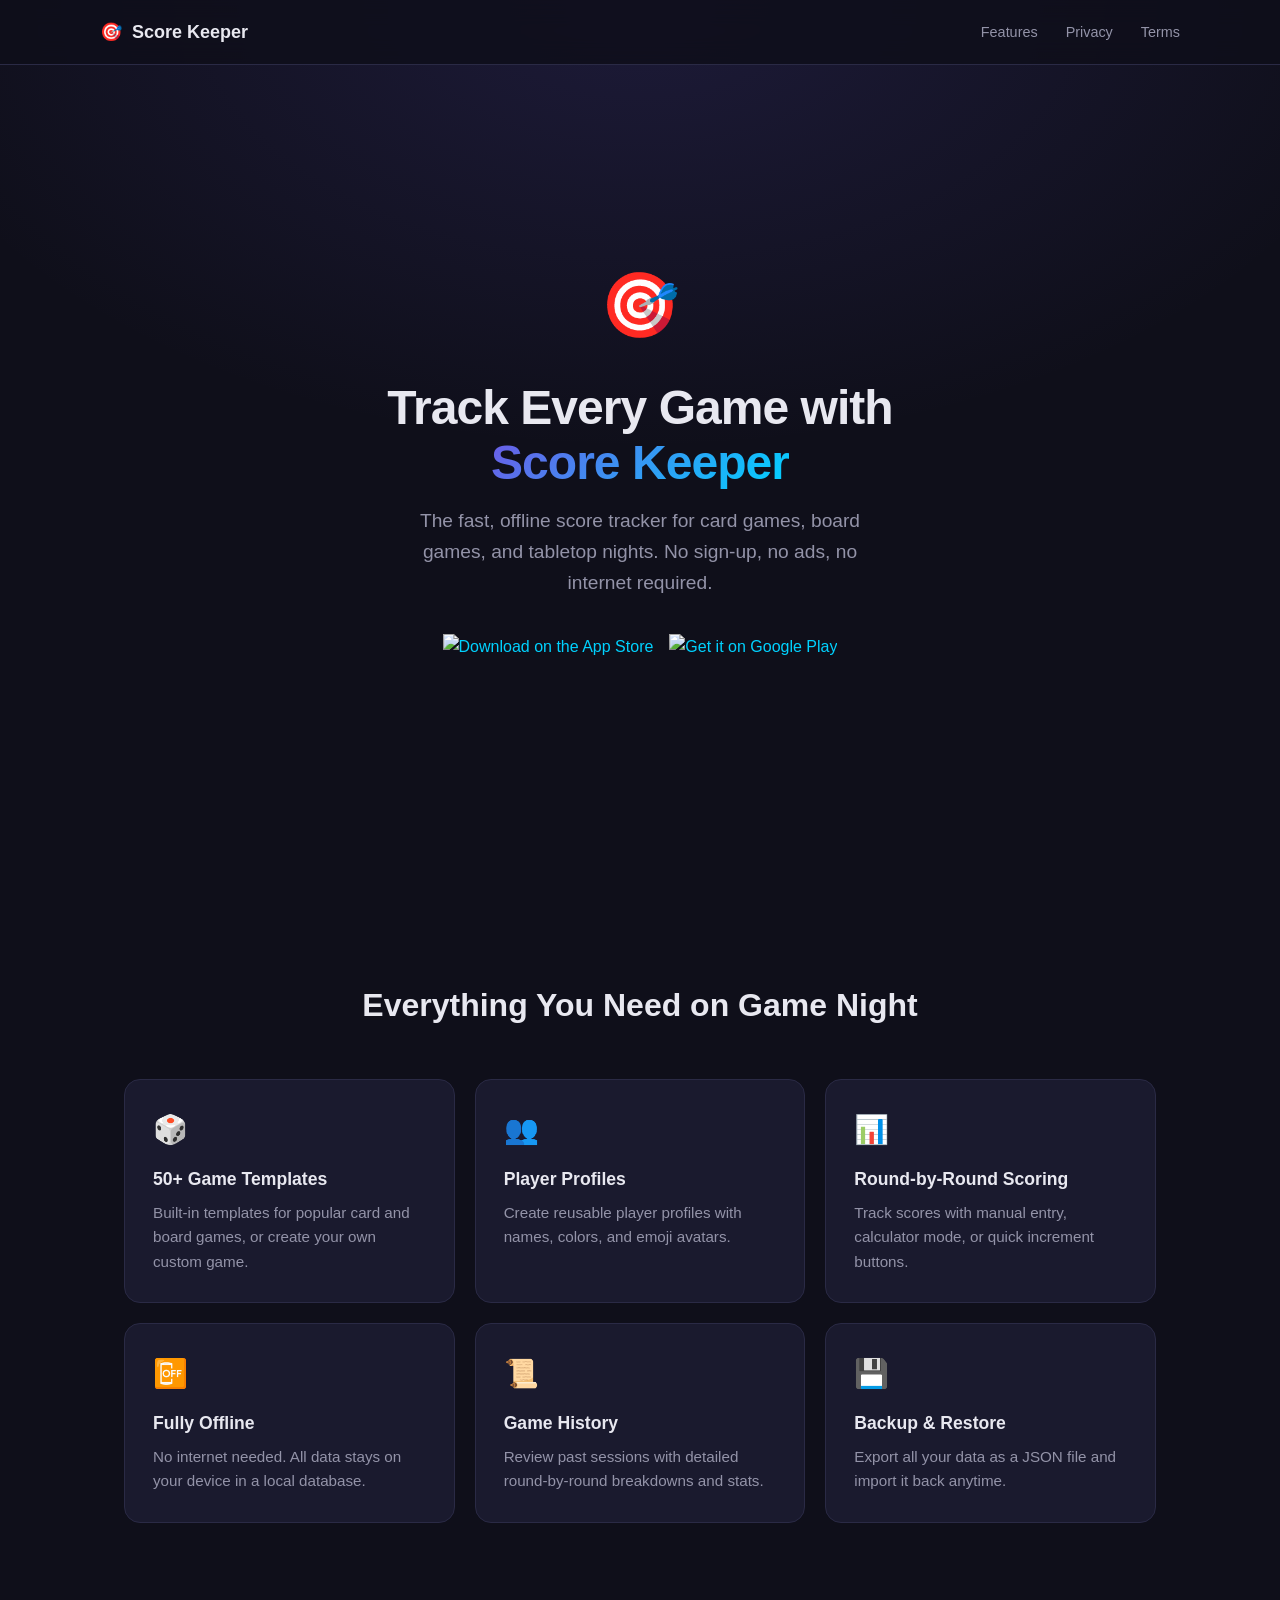
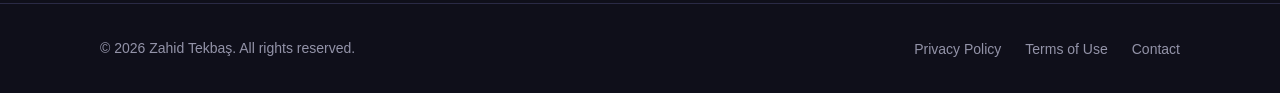
==== index.html @ a1064801 "first push" ====
<!DOCTYPE html>
<html lang="en">
<head>
  <meta charset="UTF-8">
  <meta name="viewport" content="width=device-width, initial-scale=1.0">
  <title>Score Keeper - Track Games</title>
  <meta name="description" content="Fast, offline score tracking for card games, board games, and tabletop games. Free for iOS and Android.">
  <link rel="stylesheet" href="styles.css">
</head>
<body>

  <!-- Navigation -->
  <nav class="navbar">
    <div class="navbar-inner">
      <a href="/" class="navbar-brand">
        <span>🎯</span>
        Score Keeper
      </a>
      <ul class="navbar-links">
        <li><a href="#features">Features</a></li>
        <li><a href="privacy-policy.html">Privacy</a></li>
        <li><a href="terms-of-use.html">Terms</a></li>
      </ul>
    </div>
  </nav>

  <!-- Hero -->
  <section class="hero">
    <div class="hero-content">
      <div class="hero-icon">🎯</div>
      <h1>Track Every Game with <span>Score Keeper</span></h1>
      <p>The fast, offline score tracker for card games, board games, and tabletop nights. No sign-up, no ads, no internet required.</p>
      <div class="store-badges">
        <!-- Replace # with your actual store URLs -->
        <a href="#" class="store-badge" aria-label="Download on the App Store">
          <img src="https://developer.apple.com/assets/elements/badges/download-on-the-app-store.svg" alt="Download on the App Store">
        </a>
        <a href="#" class="store-badge" aria-label="Get it on Google Play">
          <img src="https://upload.wikimedia.org/wikipedia/commons/7/78/Google_Play_Store_badge_EN.svg" alt="Get it on Google Play">
        </a>
      </div>
    </div>
  </section>

  <!-- Features -->
  <section class="features" id="features">
    <h2>Everything You Need on Game Night</h2>
    <div class="features-grid">
      <div class="feature-card">
        <div class="icon">🎲</div>
        <h3>50+ Game Templates</h3>
        <p>Built-in templates for popular card and board games, or create your own custom game.</p>
      </div>
      <div class="feature-card">
        <div class="icon">👥</div>
        <h3>Player Profiles</h3>
        <p>Create reusable player profiles with names, colors, and emoji avatars.</p>
      </div>
      <div class="feature-card">
        <div class="icon">📊</div>
        <h3>Round-by-Round Scoring</h3>
        <p>Track scores with manual entry, calculator mode, or quick increment buttons.</p>
      </div>
      <div class="feature-card">
        <div class="icon">📴</div>
        <h3>Fully Offline</h3>
        <p>No internet needed. All data stays on your device in a local database.</p>
      </div>
      <div class="feature-card">
        <div class="icon">📜</div>
        <h3>Game History</h3>
        <p>Review past sessions with detailed round-by-round breakdowns and stats.</p>
      </div>
      <div class="feature-card">
        <div class="icon">💾</div>
        <h3>Backup & Restore</h3>
        <p>Export all your data as a JSON file and import it back anytime.</p>
      </div>
    </div>
  </section>

  <!-- Footer -->
  <footer class="footer">
    <div class="footer-inner">
      <span class="footer-copy">&copy; 2026 Zahid Tekba&#351;. All rights reserved.</span>
      <ul class="footer-links">
        <li><a href="privacy-policy.html">Privacy Policy</a></li>
        <li><a href="terms-of-use.html">Terms of Use</a></li>
        <li><a href="mailto:zahidtekbas@outlook.com">Contact</a></li>
      </ul>
    </div>
  </footer>

</body>
</html>
---- styles.css ----
:root {
  --primary: #6C5CE7;
  --primary-dark: #5A4BD1;
  --bg: #0F0F1A;
  --bg-card: #1A1A2E;
  --bg-card-hover: #222240;
  --text: #E8E8F0;
  --text-muted: #9393A8;
  --border: #2A2A45;
  --accent: #00D2FF;
}

* {
  margin: 0;
  padding: 0;
  box-sizing: border-box;
}

html {
  scroll-behavior: smooth;
}

body {
  font-family: -apple-system, BlinkMacSystemFont, 'Segoe UI', Roboto, Oxygen, sans-serif;
  background: var(--bg);
  color: var(--text);
  line-height: 1.6;
  -webkit-font-smoothing: antialiased;
}

a {
  color: var(--accent);
  text-decoration: none;
  transition: opacity 0.2s;
}

a:hover {
  opacity: 0.8;
}

/* ── Navigation ── */

.navbar {
  position: fixed;
  top: 0;
  left: 0;
  right: 0;
  z-index: 100;
  background: rgba(15, 15, 26, 0.85);
  backdrop-filter: blur(12px);
  -webkit-backdrop-filter: blur(12px);
  border-bottom: 1px solid var(--border);
  padding: 0 24px;
}

.navbar-inner {
  max-width: 1080px;
  margin: 0 auto;
  display: flex;
  align-items: center;
  justify-content: space-between;
  height: 64px;
}

.navbar-brand {
  display: flex;
  align-items: center;
  gap: 10px;
  font-weight: 700;
  font-size: 1.125rem;
  color: var(--text);
}

.navbar-brand img {
  width: 32px;
  height: 32px;
  border-radius: 8px;
}

.navbar-links {
  display: flex;
  gap: 28px;
  list-style: none;
}

.navbar-links a {
  color: var(--text-muted);
  font-size: 0.9rem;
  font-weight: 500;
  transition: color 0.2s;
}

.navbar-links a:hover {
  color: var(--text);
  opacity: 1;
}

/* ── Hero ── */

.hero {
  min-height: 100vh;
  display: flex;
  align-items: center;
  justify-content: center;
  text-align: center;
  padding: 120px 24px 80px;
  background:
    radial-gradient(ellipse 60% 50% at 50% 0%, rgba(108, 92, 231, 0.15) 0%, transparent 100%),
    var(--bg);
}

.hero-content {
  max-width: 640px;
}

.hero-icon {
  font-size: 4rem;
  margin-bottom: 24px;
}

.hero h1 {
  font-size: 3rem;
  font-weight: 800;
  letter-spacing: -0.02em;
  line-height: 1.15;
  margin-bottom: 16px;
}

.hero h1 span {
  background: linear-gradient(135deg, var(--primary), var(--accent));
  -webkit-background-clip: text;
  -webkit-text-fill-color: transparent;
  background-clip: text;
}

.hero p {
  font-size: 1.2rem;
  color: var(--text-muted);
  margin-bottom: 36px;
  max-width: 480px;
  margin-left: auto;
  margin-right: auto;
}

.store-badges {
  display: flex;
  gap: 16px;
  justify-content: center;
  flex-wrap: wrap;
}

.store-badge {
  display: inline-block;
  height: 52px;
  transition: transform 0.2s;
}

.store-badge:hover {
  transform: translateY(-2px);
}

.store-badge img {
  height: 100%;
}

/* ── Features ── */

.features {
  padding: 80px 24px;
  max-width: 1080px;
  margin: 0 auto;
}

.features h2 {
  text-align: center;
  font-size: 2rem;
  font-weight: 700;
  margin-bottom: 48px;
}

.features-grid {
  display: grid;
  grid-template-columns: repeat(auto-fit, minmax(280px, 1fr));
  gap: 20px;
}

.feature-card {
  background: var(--bg-card);
  border: 1px solid var(--border);
  border-radius: 16px;
  padding: 28px;
  transition: background 0.2s, border-color 0.2s;
}

.feature-card:hover {
  background: var(--bg-card-hover);
  border-color: var(--primary);
}

.feature-card .icon {
  font-size: 1.75rem;
  margin-bottom: 12px;
}

.feature-card h3 {
  font-size: 1.1rem;
  font-weight: 600;
  margin-bottom: 8px;
}

.feature-card p {
  color: var(--text-muted);
  font-size: 0.95rem;
}

/* ── Legal Pages ── */

.legal-page {
  padding: 100px 24px 60px;
  max-width: 720px;
  margin: 0 auto;
}

.legal-page h1 {
  font-size: 2rem;
  font-weight: 700;
  margin-bottom: 8px;
}

.legal-page .last-updated {
  color: var(--text-muted);
  font-size: 0.9rem;
  margin-bottom: 40px;
}

.legal-page h2 {
  font-size: 1.25rem;
  font-weight: 600;
  margin-top: 36px;
  margin-bottom: 12px;
}

.legal-page p,
.legal-page ul {
  color: var(--text-muted);
  font-size: 0.95rem;
  margin-bottom: 16px;
}

.legal-page ul {
  padding-left: 20px;
}

.legal-page li {
  margin-bottom: 6px;
}

/* ── Footer ── */

.footer {
  border-top: 1px solid var(--border);
  padding: 32px 24px;
  text-align: center;
}

.footer-inner {
  max-width: 1080px;
  margin: 0 auto;
  display: flex;
  align-items: center;
  justify-content: space-between;
  flex-wrap: wrap;
  gap: 16px;
}

.footer-links {
  display: flex;
  gap: 24px;
  list-style: none;
}

.footer-links a {
  color: var(--text-muted);
  font-size: 0.875rem;
}

.footer-links a:hover {
  color: var(--text);
}

.footer-copy {
  color: var(--text-muted);
  font-size: 0.875rem;
}

/* ── Responsive ── */

@media (max-width: 600px) {
  .hero h1 {
    font-size: 2rem;
  }

  .hero p {
    font-size: 1rem;
  }

  .navbar-links {
    gap: 16px;
  }

  .footer-inner {
    flex-direction: column;
    text-align: center;
  }
}
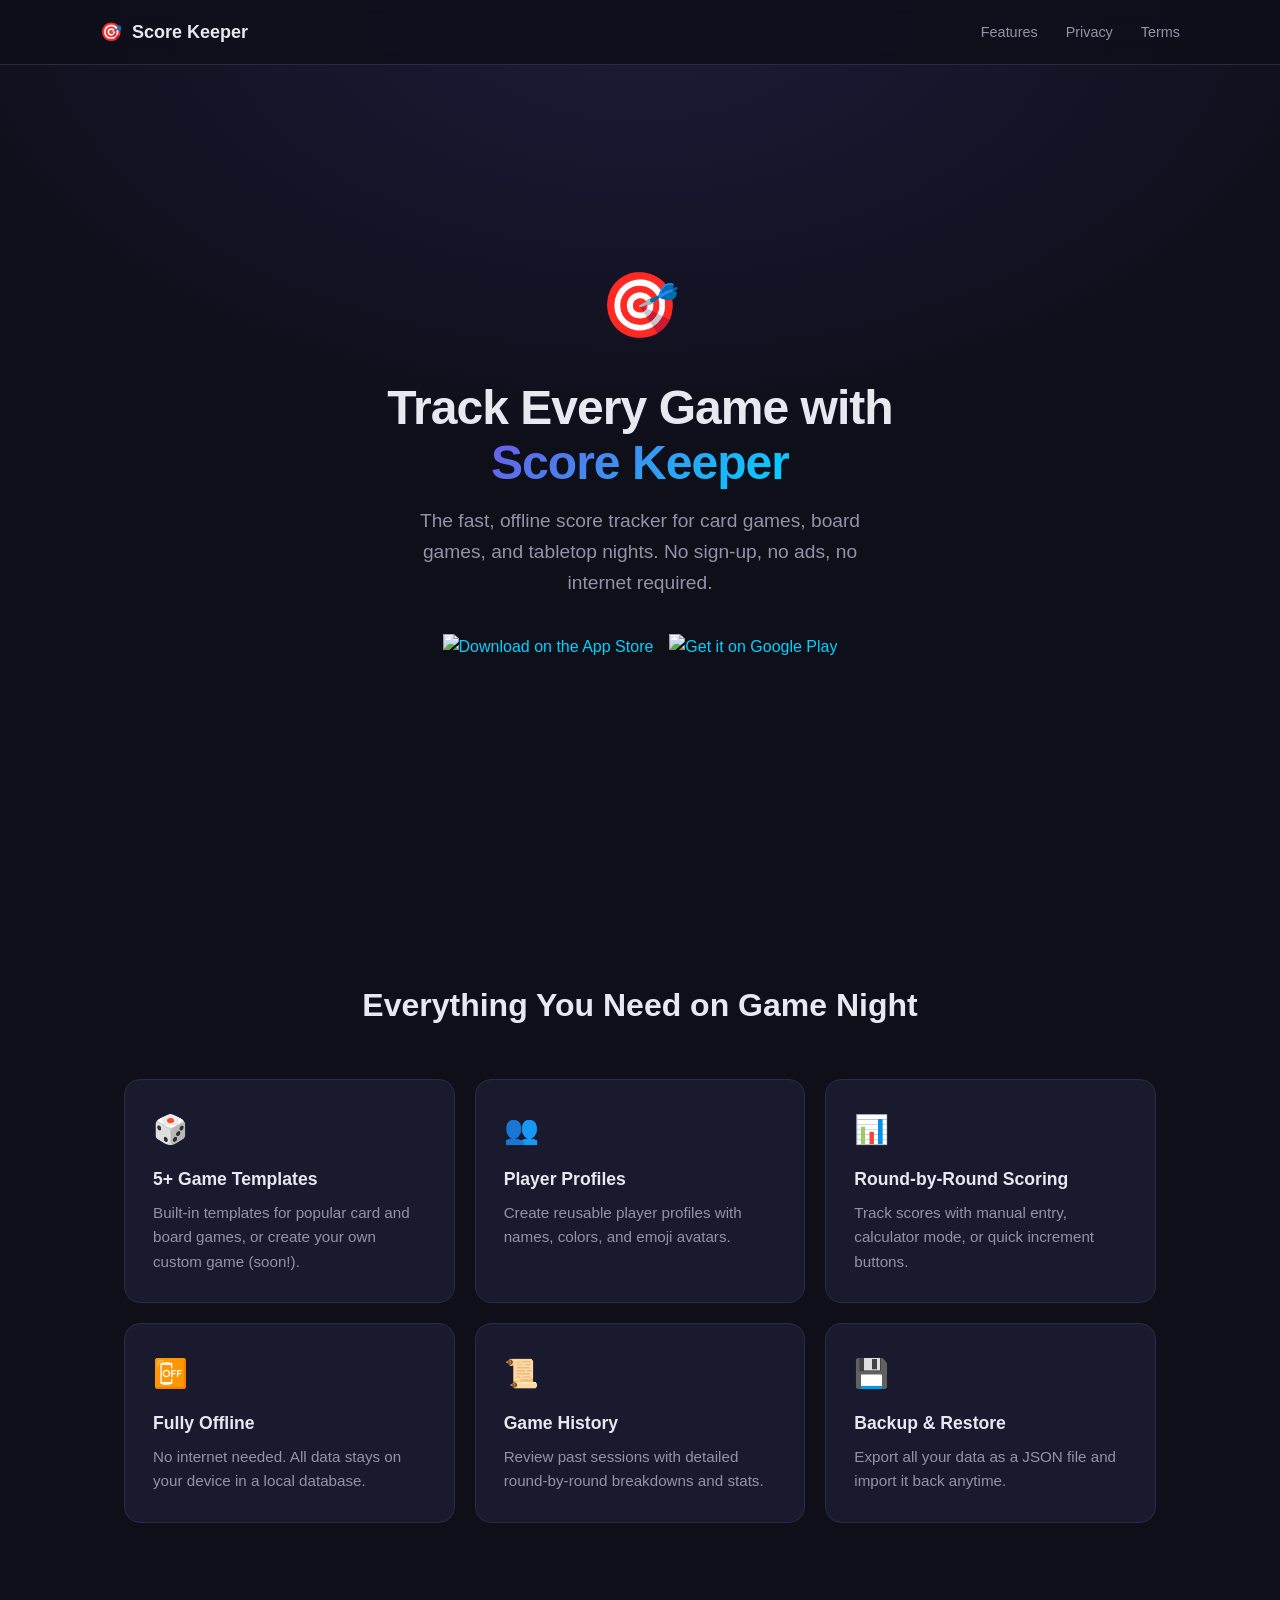
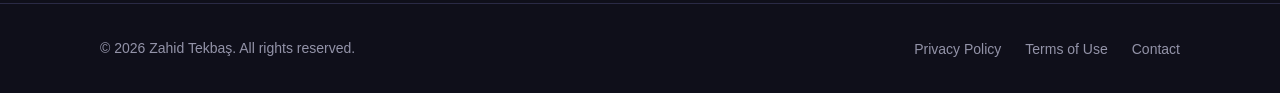
==== commit bfac3b2a: "update" ====
--- a/index.html
+++ b/index.html
@@ -1,18 +1,21 @@
 <!DOCTYPE html>
 <html lang="en">
+
 <head>
   <meta charset="UTF-8">
   <meta name="viewport" content="width=device-width, initial-scale=1.0">
   <title>Score Keeper - Track Games</title>
-  <meta name="description" content="Fast, offline score tracking for card games, board games, and tabletop games. Free for iOS and Android.">
+  <meta name="description"
+    content="Fast, offline score tracking for card games, board games, and tabletop games. Free for iOS and Android.">
   <link rel="stylesheet" href="styles.css">
 </head>
+
 <body>
 
   <!-- Navigation -->
   <nav class="navbar">
     <div class="navbar-inner">
-      <a href="/" class="navbar-brand">
+      <a href="./" class="navbar-brand">
         <span>🎯</span>
         Score Keeper
       </a>
@@ -29,14 +32,17 @@
     <div class="hero-content">
       <div class="hero-icon">🎯</div>
       <h1>Track Every Game with <span>Score Keeper</span></h1>
-      <p>The fast, offline score tracker for card games, board games, and tabletop nights. No sign-up, no ads, no internet required.</p>
+      <p>The fast, offline score tracker for card games, board games, and tabletop nights. No sign-up, no ads, no
+        internet required.</p>
       <div class="store-badges">
         <!-- Replace # with your actual store URLs -->
         <a href="#" class="store-badge" aria-label="Download on the App Store">
-          <img src="https://developer.apple.com/assets/elements/badges/download-on-the-app-store.svg" alt="Download on the App Store">
+          <img src="https://developer.apple.com/assets/elements/badges/download-on-the-app-store.svg"
+            alt="Download on the App Store">
         </a>
         <a href="#" class="store-badge" aria-label="Get it on Google Play">
-          <img src="https://upload.wikimedia.org/wikipedia/commons/7/78/Google_Play_Store_badge_EN.svg" alt="Get it on Google Play">
+          <img src="https://upload.wikimedia.org/wikipedia/commons/7/78/Google_Play_Store_badge_EN.svg"
+            alt="Get it on Google Play">
         </a>
       </div>
     </div>
@@ -48,8 +54,8 @@
     <div class="features-grid">
       <div class="feature-card">
         <div class="icon">🎲</div>
-        <h3>50+ Game Templates</h3>
-        <p>Built-in templates for popular card and board games, or create your own custom game.</p>
+        <h3>5+ Game Templates</h3>
+        <p>Built-in templates for popular card and board games, or create your own custom game (soon!).</p>
       </div>
       <div class="feature-card">
         <div class="icon">👥</div>
@@ -92,4 +98,5 @@
   </footer>
 
 </body>
-</html>
+
+</html>
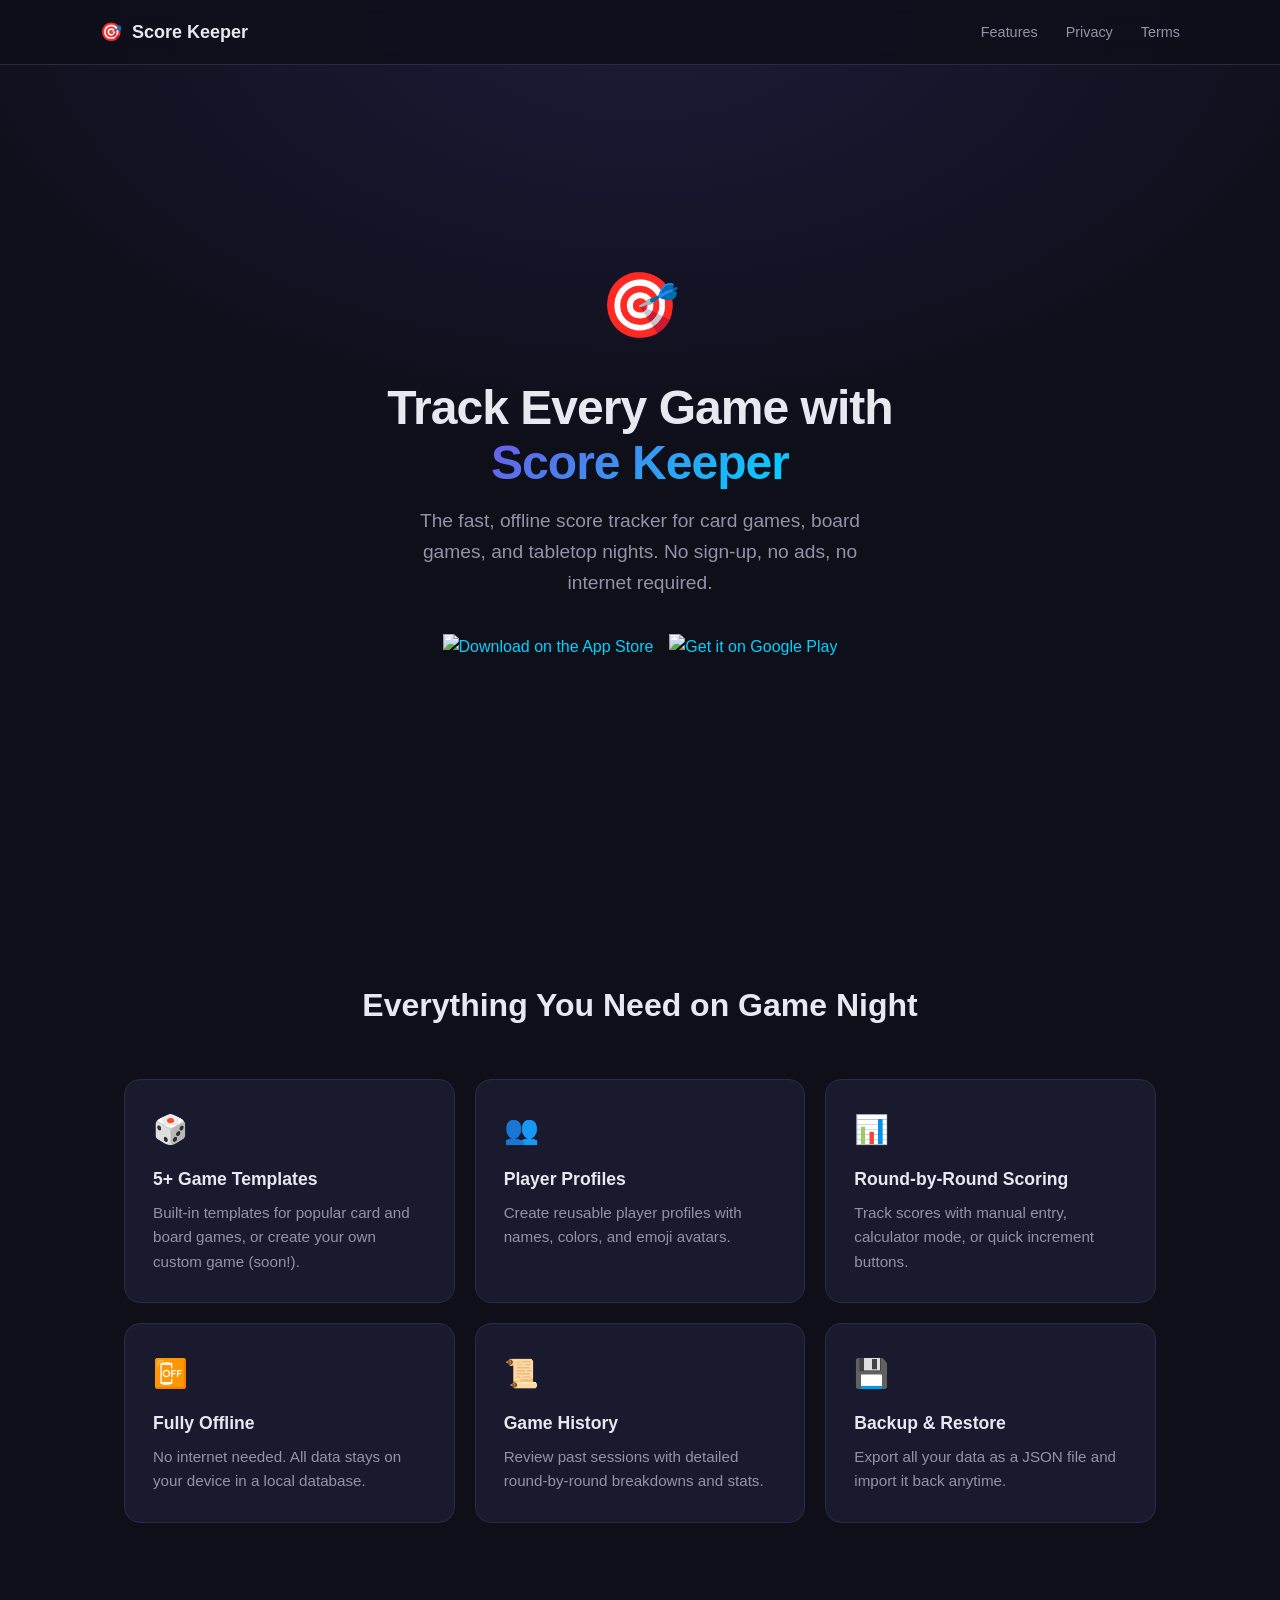
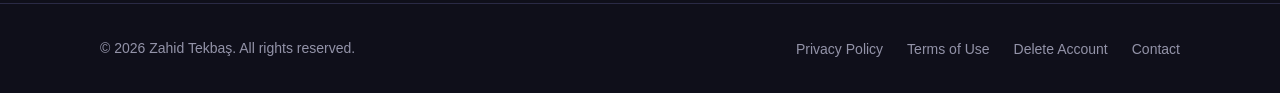
==== commit e74aa5cb: "site update" ====
--- a/index.html
+++ b/index.html
@@ -35,12 +35,11 @@
       <p>The fast, offline score tracker for card games, board games, and tabletop nights. No sign-up, no ads, no
         internet required.</p>
       <div class="store-badges">
-        <!-- Replace # with your actual store URLs -->
-        <a href="#" class="store-badge" aria-label="Download on the App Store">
+<a href="https://apps.apple.com/app/id6759564430" class="store-badge" aria-label="Download on the App Store">
           <img src="https://developer.apple.com/assets/elements/badges/download-on-the-app-store.svg"
             alt="Download on the App Store">
         </a>
-        <a href="#" class="store-badge" aria-label="Get it on Google Play">
+        <a href="https://play.google.com/store/apps/details?id=4975694320936726752" class="store-badge" aria-label="Get it on Google Play">
           <img src="https://upload.wikimedia.org/wikipedia/commons/7/78/Google_Play_Store_badge_EN.svg"
             alt="Get it on Google Play">
         </a>
@@ -92,6 +91,7 @@
       <ul class="footer-links">
         <li><a href="privacy-policy.html">Privacy Policy</a></li>
         <li><a href="terms-of-use.html">Terms of Use</a></li>
+        <li><a href="delete-account.html">Delete Account</a></li>
         <li><a href="mailto:zahidtekbas@outlook.com">Contact</a></li>
       </ul>
     </div>
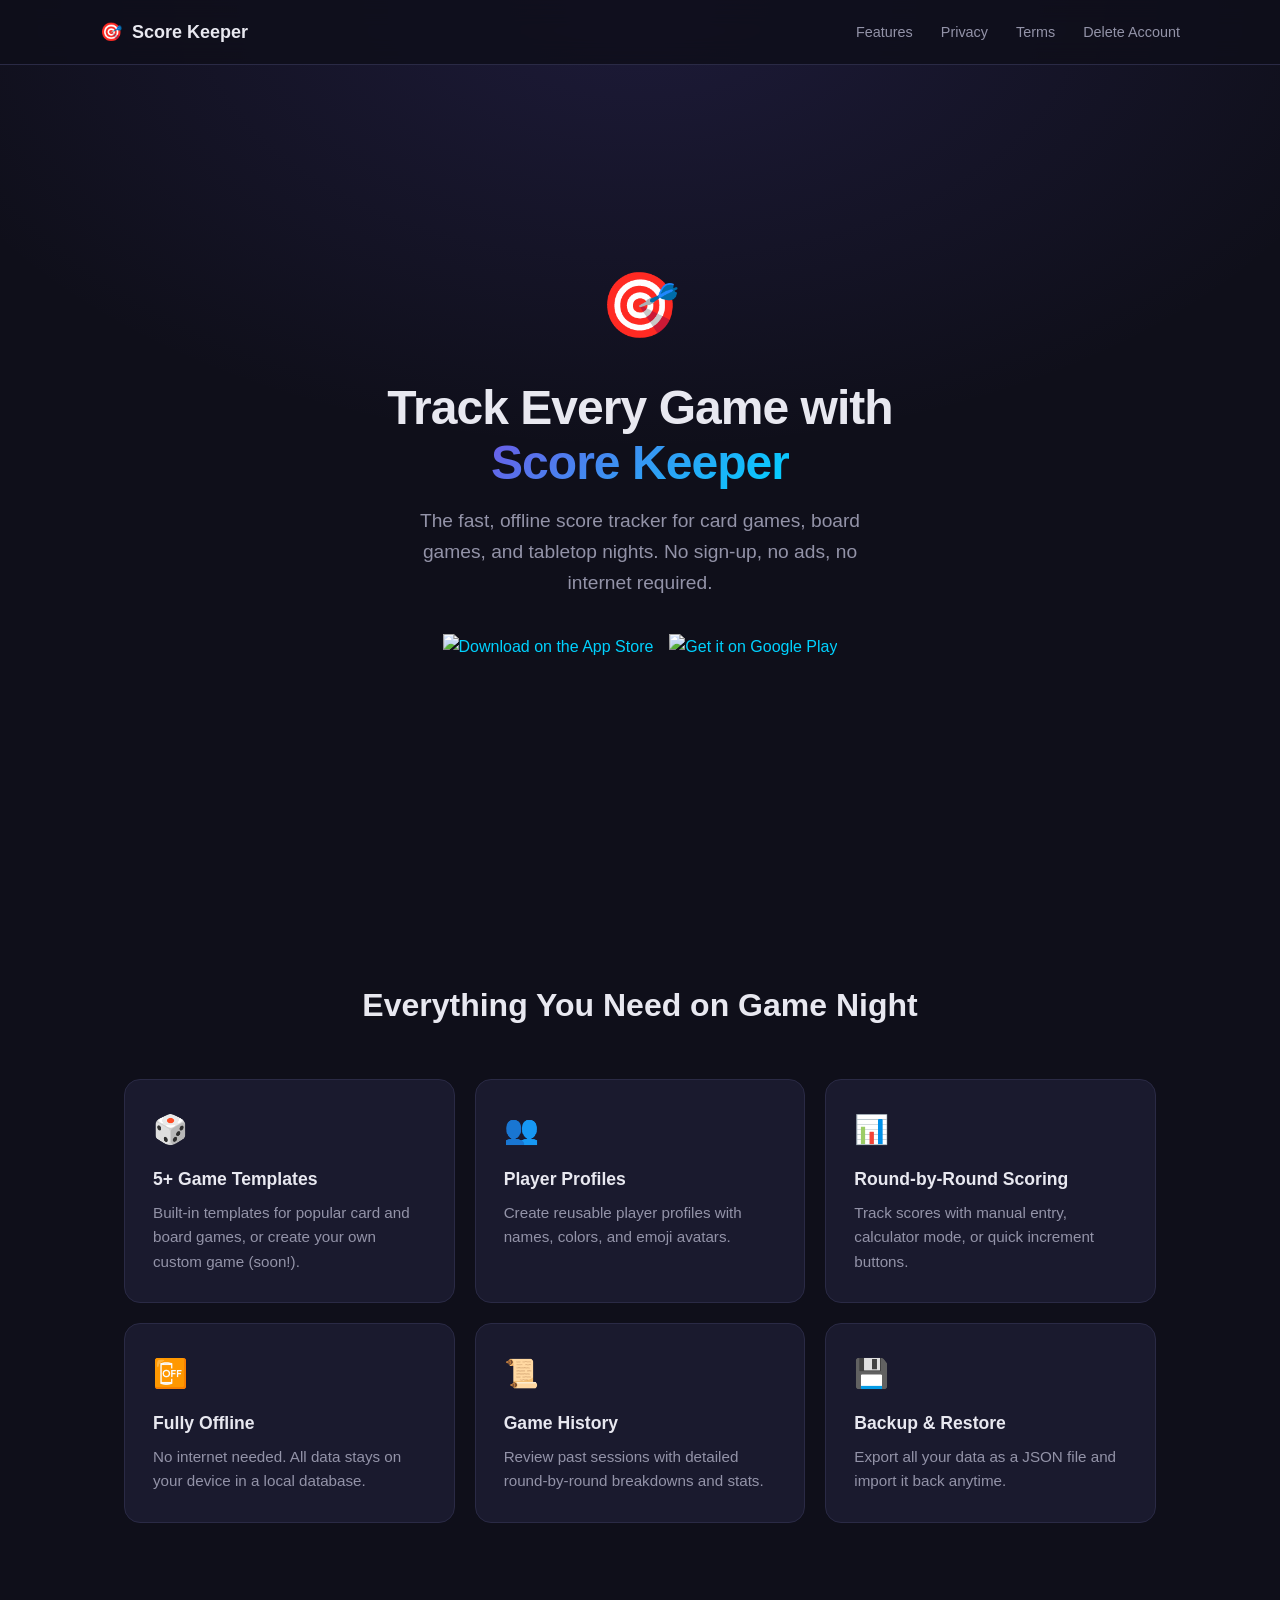
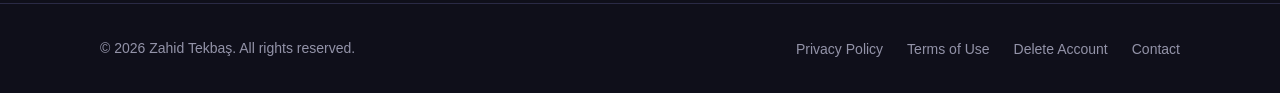
==== commit df633f4a: "website updated" ====
--- a/index.html
+++ b/index.html
@@ -23,6 +23,7 @@
         <li><a href="#features">Features</a></li>
         <li><a href="privacy-policy.html">Privacy</a></li>
         <li><a href="terms-of-use.html">Terms</a></li>
+        <li><a href="delete-account.html">Delete Account</a></li>
       </ul>
     </div>
   </nav>
@@ -39,7 +40,7 @@
           <img src="https://developer.apple.com/assets/elements/badges/download-on-the-app-store.svg"
             alt="Download on the App Store">
         </a>
-        <a href="https://play.google.com/store/apps/details?id=4975694320936726752" class="store-badge" aria-label="Get it on Google Play">
+        <a href="https://play.google.com/store/apps/details?id=com.zahidtekbas.score_keeper" class="store-badge" aria-label="Get it on Google Play">
           <img src="https://upload.wikimedia.org/wikipedia/commons/7/78/Google_Play_Store_badge_EN.svg"
             alt="Get it on Google Play">
         </a>
